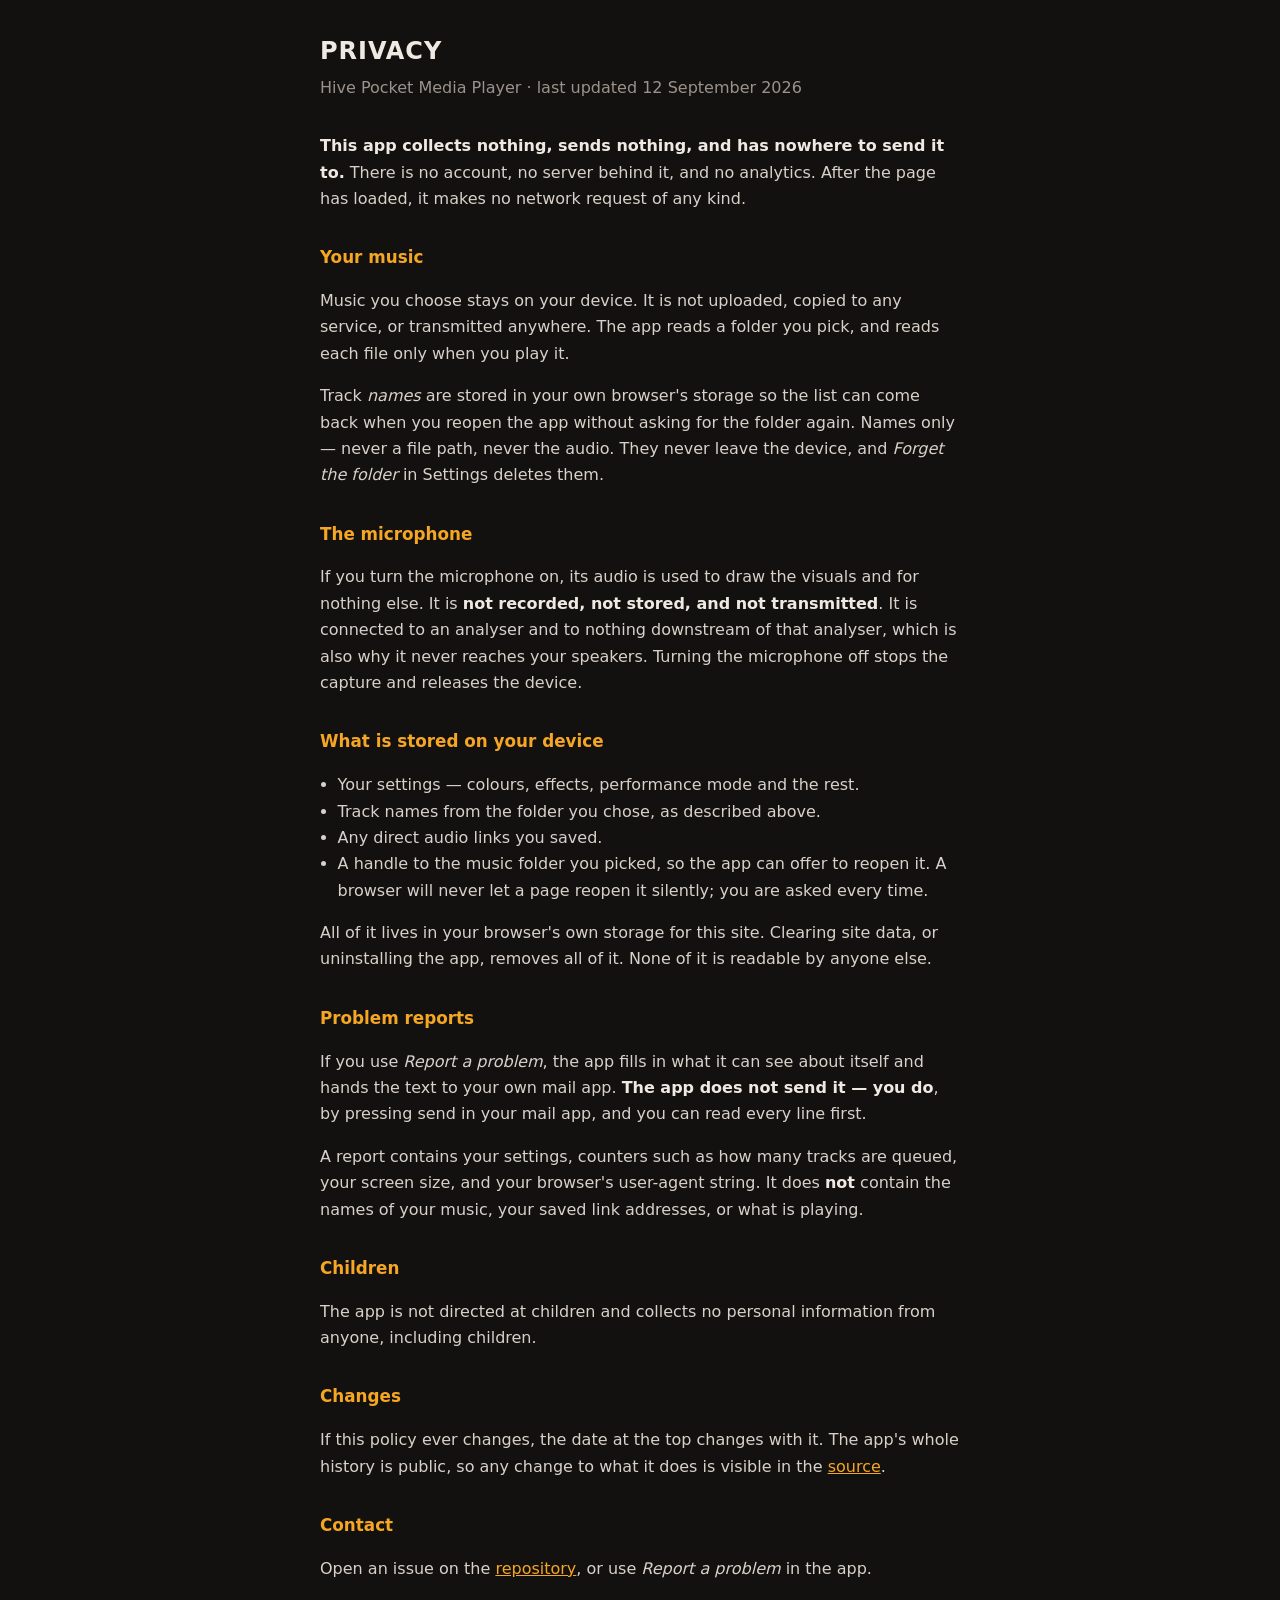
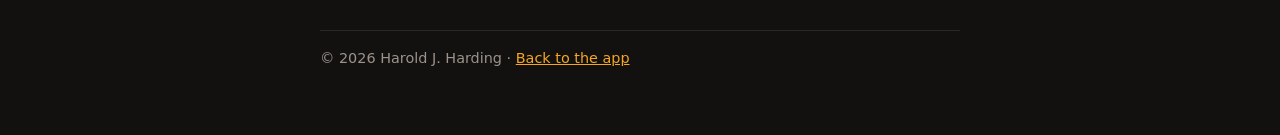
==== privacy.html @ d940cdc7 "1.55.0-beta - a privacy policy at a public URL, and the Play groundwork Harold is looking at selling" ====
<!DOCTYPE html>
<!--
  Copyright 2026 Harold J. Harding

  Licensed under the Apache License, Version 2.0 (the "License");
  you may not use this file except in compliance with the License.
  You may obtain a copy of the License at

      http://www.apache.org/licenses/LICENSE-2.0

  Unless required by applicable law or agreed to in writing, software
  distributed under the License is distributed on an "AS IS" BASIS,
  WITHOUT WARRANTIES OR CONDITIONS OF ANY KIND, either express or implied.
  See the License for the specific language governing permissions and
  limitations under the License.

  A SEPARATE PAGE, not a section of the app, because Google Play requires a privacy policy at a
  public URL that a reviewer can open without installing anything. It is deliberately plain: no
  script, no font, no image, nothing fetched. A privacy policy that loads a tracker is a joke
  told at the reader's expense.
-->
<html lang="en">
<head>
<meta charset="utf-8">
<meta name="viewport" content="width=device-width, initial-scale=1, viewport-fit=cover">
<meta http-equiv="Content-Security-Policy" content="default-src 'none'; style-src 'unsafe-inline'; base-uri 'none'; form-action 'none'">
<title>Privacy — Hive Pocket Media Player</title>
<style>
  :root { color-scheme: dark; }
  body { margin: 0; background: #131110; color: #efe9e2;
         font: 16px/1.65 system-ui, -apple-system, "Segoe UI", Roboto, sans-serif;
         padding: 2rem 1.1rem 4rem; }
  main { max-width: 40rem; margin: 0 auto; }
  h1 { font-size: 1.5rem; letter-spacing: 0.04em; text-transform: uppercase; margin: 0 0 0.2rem; }
  h2 { font-size: 1.05rem; margin: 2rem 0 0.4rem; color: #f5a623; }
  .sub { color: #9b938b; margin: 0 0 2rem; }
  p, li { color: #d8d1c9; }
  ul { padding-left: 1.1rem; }
  strong { color: #efe9e2; }
  a { color: #f5a623; }
  footer { margin-top: 3rem; border-top: 1px solid #2a2725; padding-top: 1rem; color: #9b938b;
           font-size: 0.9rem; }
</style>
</head>
<body>
<main>
  <h1>Privacy</h1>
  <p class="sub">Hive Pocket Media Player · last updated 12 September 2026</p>

  <p><strong>This app collects nothing, sends nothing, and has nowhere to send it to.</strong>
  There is no account, no server behind it, and no analytics. After the page has loaded, it makes
  no network request of any kind.</p>

  <h2>Your music</h2>
  <p>Music you choose stays on your device. It is not uploaded, copied to any service, or
  transmitted anywhere. The app reads a folder you pick, and reads each file only when you play
  it.</p>
  <p>Track <em>names</em> are stored in your own browser's storage so the list can come back when
  you reopen the app without asking for the folder again. Names only — never a file path, never
  the audio. They never leave the device, and <em>Forget the folder</em> in Settings deletes
  them.</p>

  <h2>The microphone</h2>
  <p>If you turn the microphone on, its audio is used to draw the visuals and for nothing else. It
  is <strong>not recorded, not stored, and not transmitted</strong>. It is connected to an
  analyser and to nothing downstream of that analyser, which is also why it never reaches your
  speakers. Turning the microphone off stops the capture and releases the device.</p>

  <h2>What is stored on your device</h2>
  <ul>
    <li>Your settings — colours, effects, performance mode and the rest.</li>
    <li>Track names from the folder you chose, as described above.</li>
    <li>Any direct audio links you saved.</li>
    <li>A handle to the music folder you picked, so the app can offer to reopen it. A browser will
      never let a page reopen it silently; you are asked every time.</li>
  </ul>
  <p>All of it lives in your browser's own storage for this site. Clearing site data, or
  uninstalling the app, removes all of it. None of it is readable by anyone else.</p>

  <h2>Problem reports</h2>
  <p>If you use <em>Report a problem</em>, the app fills in what it can see about itself and hands
  the text to your own mail app. <strong>The app does not send it — you do</strong>, by pressing
  send in your mail app, and you can read every line first.</p>
  <p>A report contains your settings, counters such as how many tracks are queued, your screen
  size, and your browser's user-agent string. It does <strong>not</strong> contain the names of
  your music, your saved link addresses, or what is playing.</p>

  <h2>Children</h2>
  <p>The app is not directed at children and collects no personal information from anyone,
  including children.</p>

  <h2>Changes</h2>
  <p>If this policy ever changes, the date at the top changes with it. The app's whole history is
  public, so any change to what it does is visible in the
  <a href="https://github.com/cobrahjh/hive-pocket-media-player">source</a>.</p>

  <h2>Contact</h2>
  <p>Open an issue on the
  <a href="https://github.com/cobrahjh/hive-pocket-media-player/issues">repository</a>, or use
  <em>Report a problem</em> in the app.</p>

  <footer>
    © 2026 Harold J. Harding · <a href="./">Back to the app</a>
  </footer>
</main>
</body>
</html>
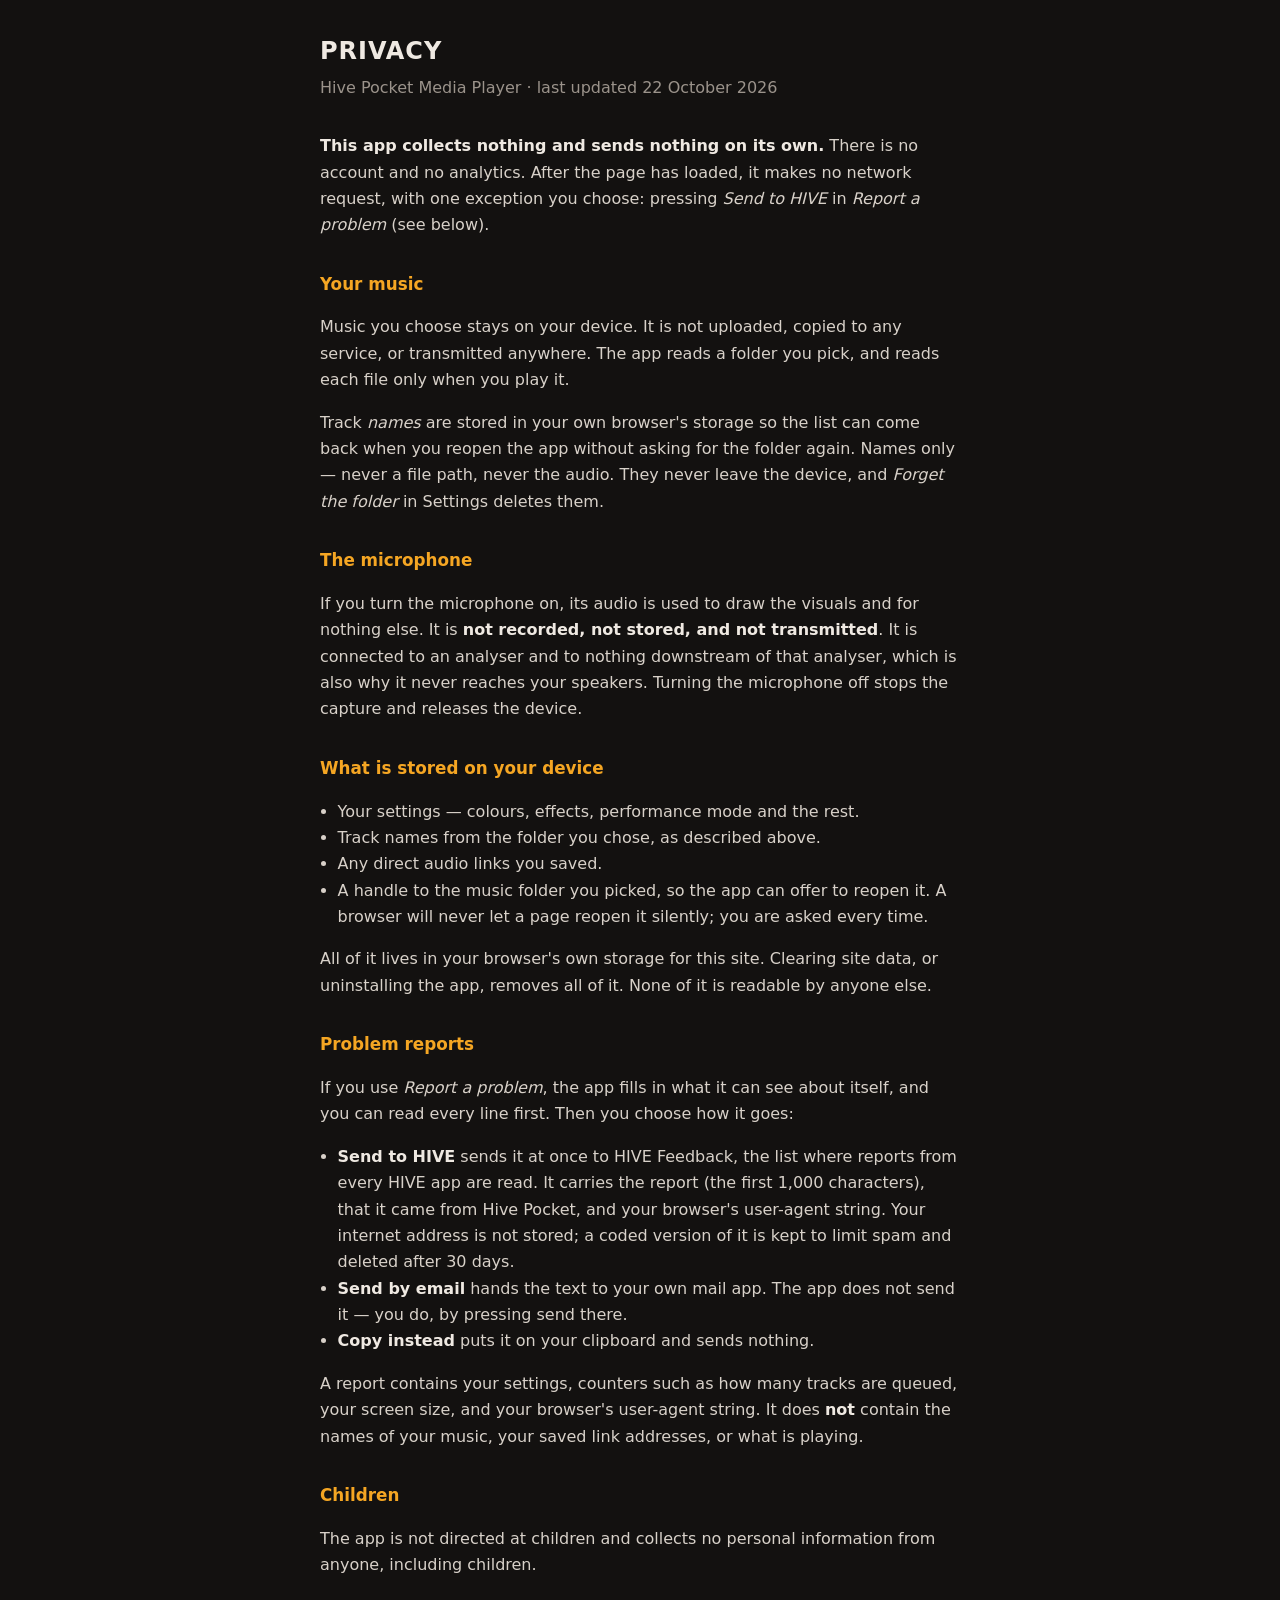
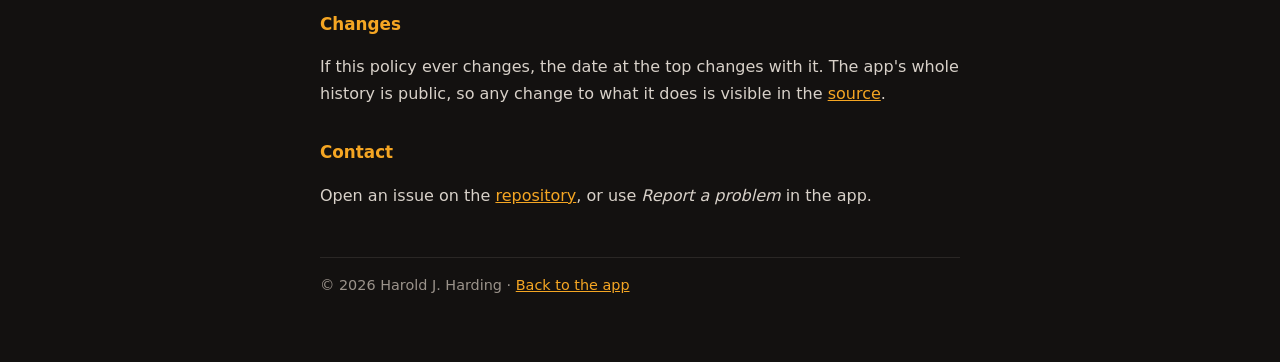
==== commit e24e03b0: "1.69.0-beta: Send to HIVE — a problem report reaches the Hive's feedback store Harold wants every Hi" ====
--- a/privacy.html
+++ b/privacy.html
@@ -45,11 +45,12 @@
 <body>
 <main>
   <h1>Privacy</h1>
-  <p class="sub">Hive Pocket Media Player · last updated 12 September 2026</p>
+  <p class="sub">Hive Pocket Media Player · last updated 22 October 2026</p>
 
-  <p><strong>This app collects nothing, sends nothing, and has nowhere to send it to.</strong>
-  There is no account, no server behind it, and no analytics. After the page has loaded, it makes
-  no network request of any kind.</p>
+  <p><strong>This app collects nothing and sends nothing on its own.</strong>
+  There is no account and no analytics. After the page has loaded, it makes no network request,
+  with one exception you choose: pressing <em>Send to HIVE</em> in <em>Report a problem</em>
+  (see below).</p>
 
   <h2>Your music</h2>
   <p>Music you choose stays on your device. It is not uploaded, copied to any service, or
@@ -78,9 +79,17 @@
   uninstalling the app, removes all of it. None of it is readable by anyone else.</p>
 
   <h2>Problem reports</h2>
-  <p>If you use <em>Report a problem</em>, the app fills in what it can see about itself and hands
-  the text to your own mail app. <strong>The app does not send it — you do</strong>, by pressing
-  send in your mail app, and you can read every line first.</p>
+  <p>If you use <em>Report a problem</em>, the app fills in what it can see about itself, and you
+  can read every line first. Then you choose how it goes:</p>
+  <ul>
+    <li><strong>Send to HIVE</strong> sends it at once to HIVE Feedback, the list where reports from
+    every HIVE app are read. It carries the report (the first 1,000 characters), that it came from
+    Hive Pocket, and your browser's user-agent string. Your internet address is not stored; a coded
+    version of it is kept to limit spam and deleted after 30 days.</li>
+    <li><strong>Send by email</strong> hands the text to your own mail app. The app does not send
+    it — you do, by pressing send there.</li>
+    <li><strong>Copy instead</strong> puts it on your clipboard and sends nothing.</li>
+  </ul>
   <p>A report contains your settings, counters such as how many tracks are queued, your screen
   size, and your browser's user-agent string. It does <strong>not</strong> contain the names of
   your music, your saved link addresses, or what is playing.</p>
